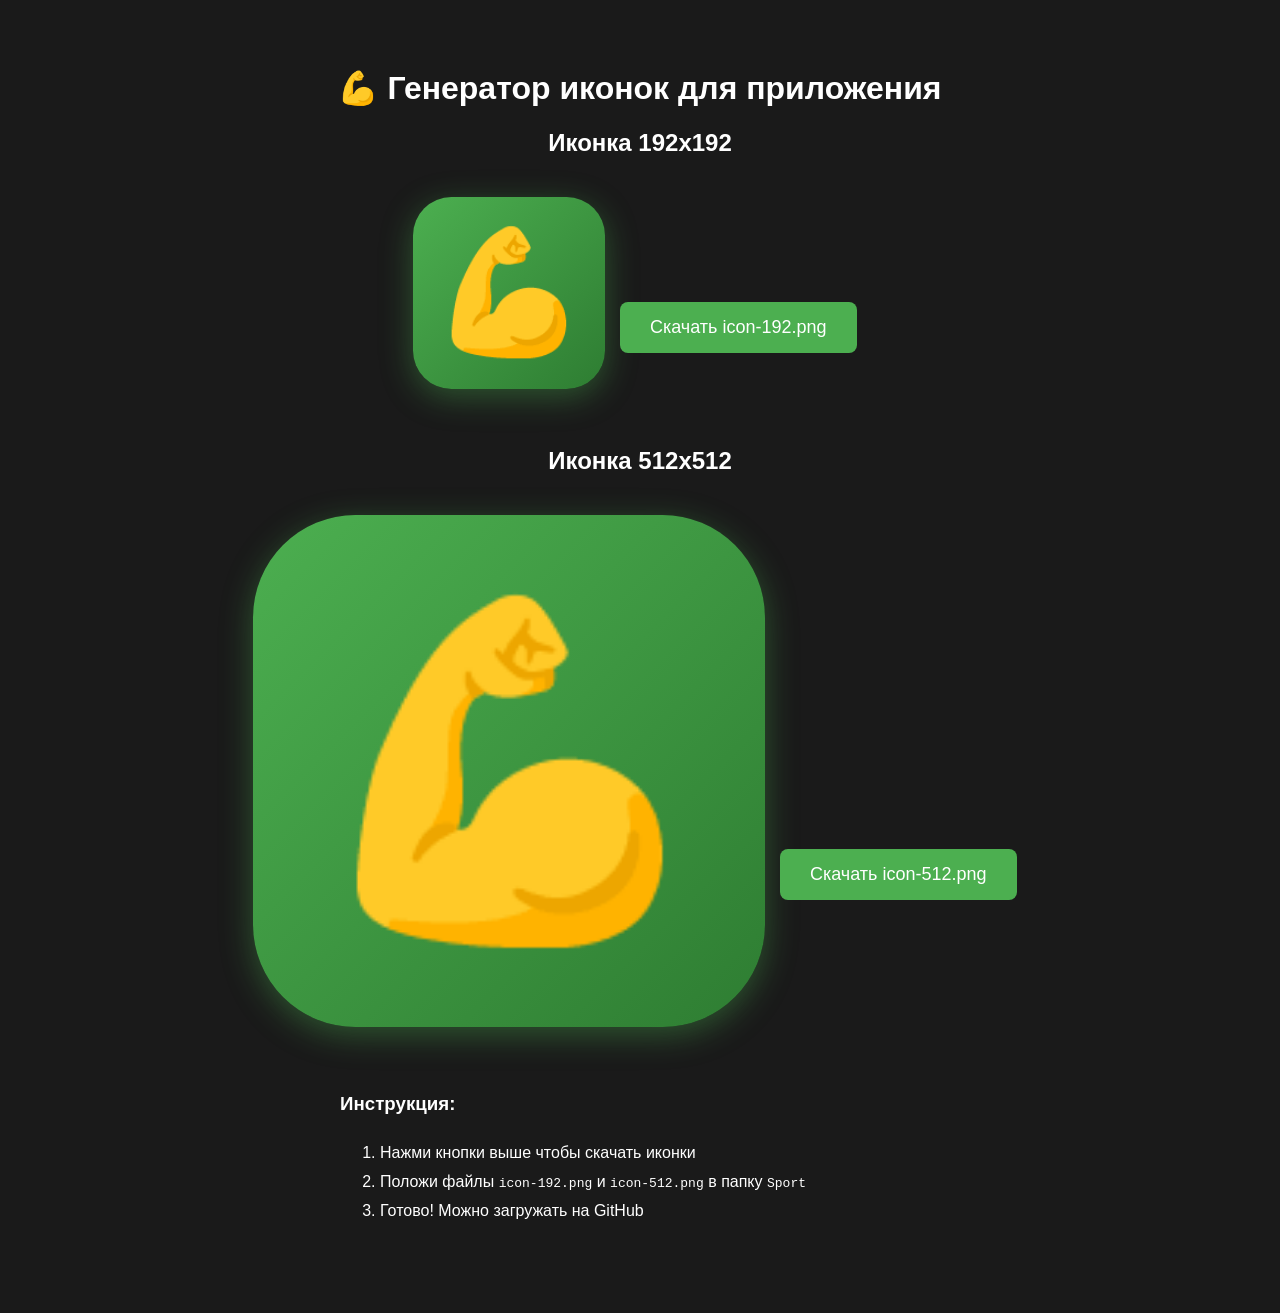
==== generate-icons.html @ 5a892403 "Initial commit" ====
<!DOCTYPE html>
<html>
<head>
    <meta charset="UTF-8">
    <title>Генератор иконок</title>
    <style>
        body {
            font-family: Arial, sans-serif;
            padding: 40px;
            background: #1a1a1a;
            color: white;
            text-align: center;
        }
        .icon-preview {
            margin: 20px auto;
            background: linear-gradient(135deg, #4CAF50 0%, #2E7D32 100%);
            border-radius: 20%;
            display: inline-flex;
            align-items: center;
            justify-content: center;
            box-shadow: 0 8px 32px rgba(76, 175, 80, 0.4);
        }
        .icon-192 {
            width: 192px;
            height: 192px;
            font-size: 120px;
        }
        .icon-512 {
            width: 512px;
            height: 512px;
            font-size: 320px;
        }
        button {
            background: #4CAF50;
            color: white;
            border: none;
            padding: 15px 30px;
            font-size: 18px;
            border-radius: 8px;
            cursor: pointer;
            margin: 10px;
        }
        button:hover {
            background: #45a049;
        }
        .instructions {
            max-width: 600px;
            margin: 40px auto;
            text-align: left;
            line-height: 1.8;
        }
        canvas {
            display: none;
        }
    </style>
</head>
<body>
    <h1>💪 Генератор иконок для приложения</h1>

    <h2>Иконка 192x192</h2>
    <div class="icon-preview icon-192" id="icon192">💪</div>
    <button onclick="downloadIcon(192)">Скачать icon-192.png</button>

    <br><br>

    <h2>Иконка 512x512</h2>
    <div class="icon-preview icon-512" id="icon512">💪</div>
    <button onclick="downloadIcon(512)">Скачать icon-512.png</button>

    <div class="instructions">
        <h3>Инструкция:</h3>
        <ol>
            <li>Нажми кнопки выше чтобы скачать иконки</li>
            <li>Положи файлы <code>icon-192.png</code> и <code>icon-512.png</code> в папку <code>Sport</code></li>
            <li>Готово! Можно загружать на GitHub</li>
        </ol>
    </div>

    <canvas id="canvas"></canvas>

    <script>
        function downloadIcon(size) {
            const canvas = document.getElementById('canvas');
            const ctx = canvas.getContext('2d');
            canvas.width = size;
            canvas.height = size;

            // Рисуем градиентный фон
            const gradient = ctx.createLinearGradient(0, 0, size, size);
            gradient.addColorStop(0, '#4CAF50');
            gradient.addColorStop(1, '#2E7D32');

            ctx.fillStyle = gradient;

            // Закругленные углы
            const radius = size * 0.2;
            ctx.beginPath();
            ctx.moveTo(radius, 0);
            ctx.lineTo(size - radius, 0);
            ctx.quadraticCurveTo(size, 0, size, radius);
            ctx.lineTo(size, size - radius);
            ctx.quadraticCurveTo(size, size, size - radius, size);
            ctx.lineTo(radius, size);
            ctx.quadraticCurveTo(0, size, 0, size - radius);
            ctx.lineTo(0, radius);
            ctx.quadraticCurveTo(0, 0, radius, 0);
            ctx.closePath();
            ctx.fill();

            // Рисуем эмодзи
            ctx.font = `${size * 0.6}px Arial`;
            ctx.textAlign = 'center';
            ctx.textBaseline = 'middle';
            ctx.fillText('💪', size / 2, size / 2);

            // Скачиваем
            canvas.toBlob(blob => {
                const url = URL.createObjectURL(blob);
                const a = document.createElement('a');
                a.href = url;
                a.download = `icon-${size}.png`;
                a.click();
                URL.revokeObjectURL(url);
            });
        }
    </script>
</body>
</html>
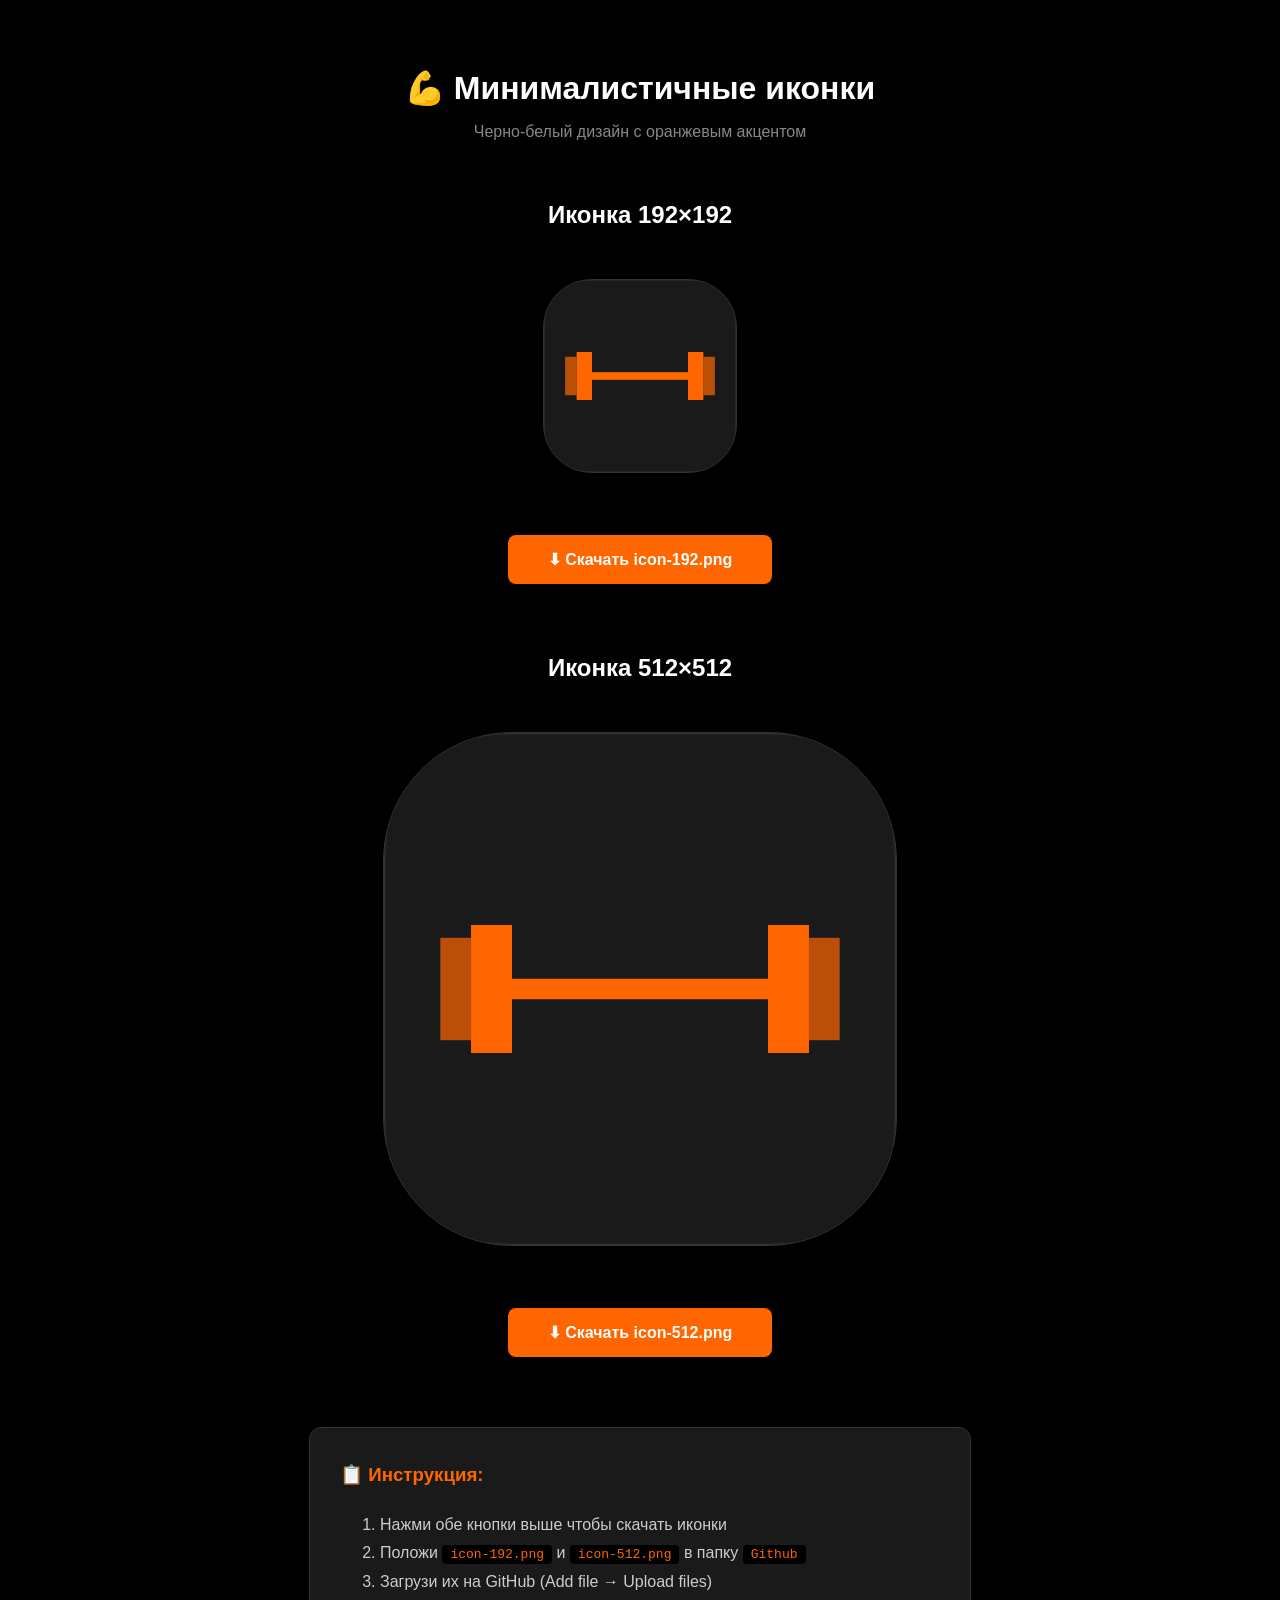
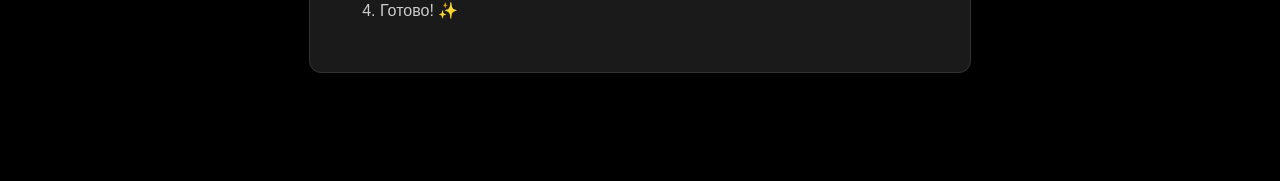
==== commit 40ca082d: "redesign" ====
--- a/generate-icons.html
+++ b/generate-icons.html
@@ -2,98 +2,132 @@
 <html>
 <head>
     <meta charset="UTF-8">
-    <title>Генератор иконок</title>
+    <title>Генератор минималистичных иконок</title>
     <style>
         body {
-            font-family: Arial, sans-serif;
+            font-family: -apple-system, BlinkMacSystemFont, 'Segoe UI', sans-serif;
             padding: 40px;
-            background: #1a1a1a;
+            background: #000;
             color: white;
             text-align: center;
         }
+        h1 {
+            font-weight: 600;
+            margin-bottom: 10px;
+        }
+        .subtitle {
+            color: #888;
+            margin-bottom: 50px;
+        }
         .icon-preview {
-            margin: 20px auto;
-            background: linear-gradient(135deg, #4CAF50 0%, #2E7D32 100%);
-            border-radius: 20%;
+            margin: 30px auto;
+            background: #1a1a1a;
+            border-radius: 25%;
             display: inline-flex;
             align-items: center;
             justify-content: center;
-            box-shadow: 0 8px 32px rgba(76, 175, 80, 0.4);
+            box-shadow: 0 10px 40px rgba(0, 0, 0, 0.5);
+            border: 1px solid #333;
         }
         .icon-192 {
             width: 192px;
             height: 192px;
-            font-size: 120px;
         }
         .icon-512 {
             width: 512px;
             height: 512px;
-            font-size: 320px;
         }
         button {
-            background: #4CAF50;
+            background: #ff6600;
             color: white;
             border: none;
-            padding: 15px 30px;
-            font-size: 18px;
+            padding: 15px 40px;
+            font-size: 16px;
+            font-weight: 600;
             border-radius: 8px;
             cursor: pointer;
             margin: 10px;
+            transition: all 0.3s;
         }
         button:hover {
-            background: #45a049;
+            background: #ff7700;
+            transform: translateY(-2px);
+            box-shadow: 0 8px 20px rgba(255, 102, 0, 0.4);
         }
         .instructions {
             max-width: 600px;
-            margin: 40px auto;
+            margin: 60px auto;
             text-align: left;
             line-height: 1.8;
+            color: #ccc;
+            background: #1a1a1a;
+            padding: 30px;
+            border-radius: 12px;
+            border: 1px solid #333;
+        }
+        .instructions h3 {
+            color: #ff6600;
+            margin-top: 0;
+        }
+        code {
+            background: #000;
+            padding: 2px 8px;
+            border-radius: 4px;
+            color: #ff6600;
         }
         canvas {
-            display: none;
+            display: block;
+            margin: 0 auto;
+        }
+        .section {
+            margin: 60px 0;
         }
     </style>
 </head>
 <body>
-    <h1>💪 Генератор иконок для приложения</h1>
-
-    <h2>Иконка 192x192</h2>
-    <div class="icon-preview icon-192" id="icon192">💪</div>
-    <button onclick="downloadIcon(192)">Скачать icon-192.png</button>
-
-    <br><br>
-
-    <h2>Иконка 512x512</h2>
-    <div class="icon-preview icon-512" id="icon512">💪</div>
-    <button onclick="downloadIcon(512)">Скачать icon-512.png</button>
+    <h1>💪 Минималистичные иконки</h1>
+    <p class="subtitle">Черно-белый дизайн с оранжевым акцентом</p>
+
+    <div class="section">
+        <h2>Иконка 192×192</h2>
+        <canvas id="canvas192" class="icon-preview icon-192" width="192" height="192"></canvas>
+        <br><br>
+        <button onclick="downloadIcon(192)">⬇ Скачать icon-192.png</button>
+    </div>
+
+    <div class="section">
+        <h2>Иконка 512×512</h2>
+        <canvas id="canvas512" class="icon-preview icon-512" width="512" height="512"></canvas>
+        <br><br>
+        <button onclick="downloadIcon(512)">⬇ Скачать icon-512.png</button>
+    </div>
 
     <div class="instructions">
-        <h3>Инструкция:</h3>
+        <h3>📋 Инструкция:</h3>
         <ol>
-            <li>Нажми кнопки выше чтобы скачать иконки</li>
-            <li>Положи файлы <code>icon-192.png</code> и <code>icon-512.png</code> в папку <code>Sport</code></li>
-            <li>Готово! Можно загружать на GitHub</li>
+            <li>Нажми обе кнопки выше чтобы скачать иконки</li>
+            <li>Положи <code>icon-192.png</code> и <code>icon-512.png</code> в папку <code>Github</code></li>
+            <li>Загрузи их на GitHub (Add file → Upload files)</li>
+            <li>Готово! ✨</li>
         </ol>
     </div>
 
-    <canvas id="canvas"></canvas>
-
     <script>
-        function downloadIcon(size) {
-            const canvas = document.getElementById('canvas');
+        // Рисуем иконки при загрузке
+        window.onload = function() {
+            drawIcon(192);
+            drawIcon(512);
+        };
+
+        function drawIcon(size) {
+            const canvas = document.getElementById('canvas' + size);
             const ctx = canvas.getContext('2d');
-            canvas.width = size;
-            canvas.height = size;
-
-            // Рисуем градиентный фон
-            const gradient = ctx.createLinearGradient(0, 0, size, size);
-            gradient.addColorStop(0, '#4CAF50');
-            gradient.addColorStop(1, '#2E7D32');
-
-            ctx.fillStyle = gradient;
+
+            // Фон - чёрный
+            ctx.fillStyle = '#1a1a1a';
 
             // Закругленные углы
-            const radius = size * 0.2;
+            const radius = size * 0.25;
             ctx.beginPath();
             ctx.moveTo(radius, 0);
             ctx.lineTo(size - radius, 0);
@@ -107,13 +141,73 @@
             ctx.closePath();
             ctx.fill();
 
-            // Рисуем эмодзи
-            ctx.font = `${size * 0.6}px Arial`;
-            ctx.textAlign = 'center';
-            ctx.textBaseline = 'middle';
-            ctx.fillText('💪', size / 2, size / 2);
-
-            // Скачиваем
+            // Тонкая граница
+            ctx.strokeStyle = '#333';
+            ctx.lineWidth = size * 0.005;
+            ctx.stroke();
+
+            // Рисуем минималистичную гантель
+            const centerX = size / 2;
+            const centerY = size / 2;
+            const barWidth = size * 0.5;
+            const barHeight = size * 0.04;
+            const plateWidth = size * 0.08;
+            const plateHeight = size * 0.25;
+
+            ctx.fillStyle = '#ff6600'; // Оранжевый
+
+            // Гриф (центр)
+            ctx.fillRect(
+                centerX - barWidth / 2,
+                centerY - barHeight / 2,
+                barWidth,
+                barHeight
+            );
+
+            // Левый блин
+            ctx.fillRect(
+                centerX - barWidth / 2 - plateWidth,
+                centerY - plateHeight / 2,
+                plateWidth,
+                plateHeight
+            );
+
+            // Правый блин
+            ctx.fillRect(
+                centerX + barWidth / 2,
+                centerY - plateHeight / 2,
+                plateWidth,
+                plateHeight
+            );
+
+            // Дополнительные блины (меньше)
+            const smallPlateWidth = size * 0.06;
+            const smallPlateHeight = size * 0.2;
+
+            ctx.globalAlpha = 0.7;
+
+            // Левый маленький
+            ctx.fillRect(
+                centerX - barWidth / 2 - plateWidth - smallPlateWidth,
+                centerY - smallPlateHeight / 2,
+                smallPlateWidth,
+                smallPlateHeight
+            );
+
+            // Правый маленький
+            ctx.fillRect(
+                centerX + barWidth / 2 + plateWidth,
+                centerY - smallPlateHeight / 2,
+                smallPlateWidth,
+                smallPlateHeight
+            );
+
+            ctx.globalAlpha = 1.0;
+        }
+
+        function downloadIcon(size) {
+            const canvas = document.getElementById('canvas' + size);
+
             canvas.toBlob(blob => {
                 const url = URL.createObjectURL(blob);
                 const a = document.createElement('a');
